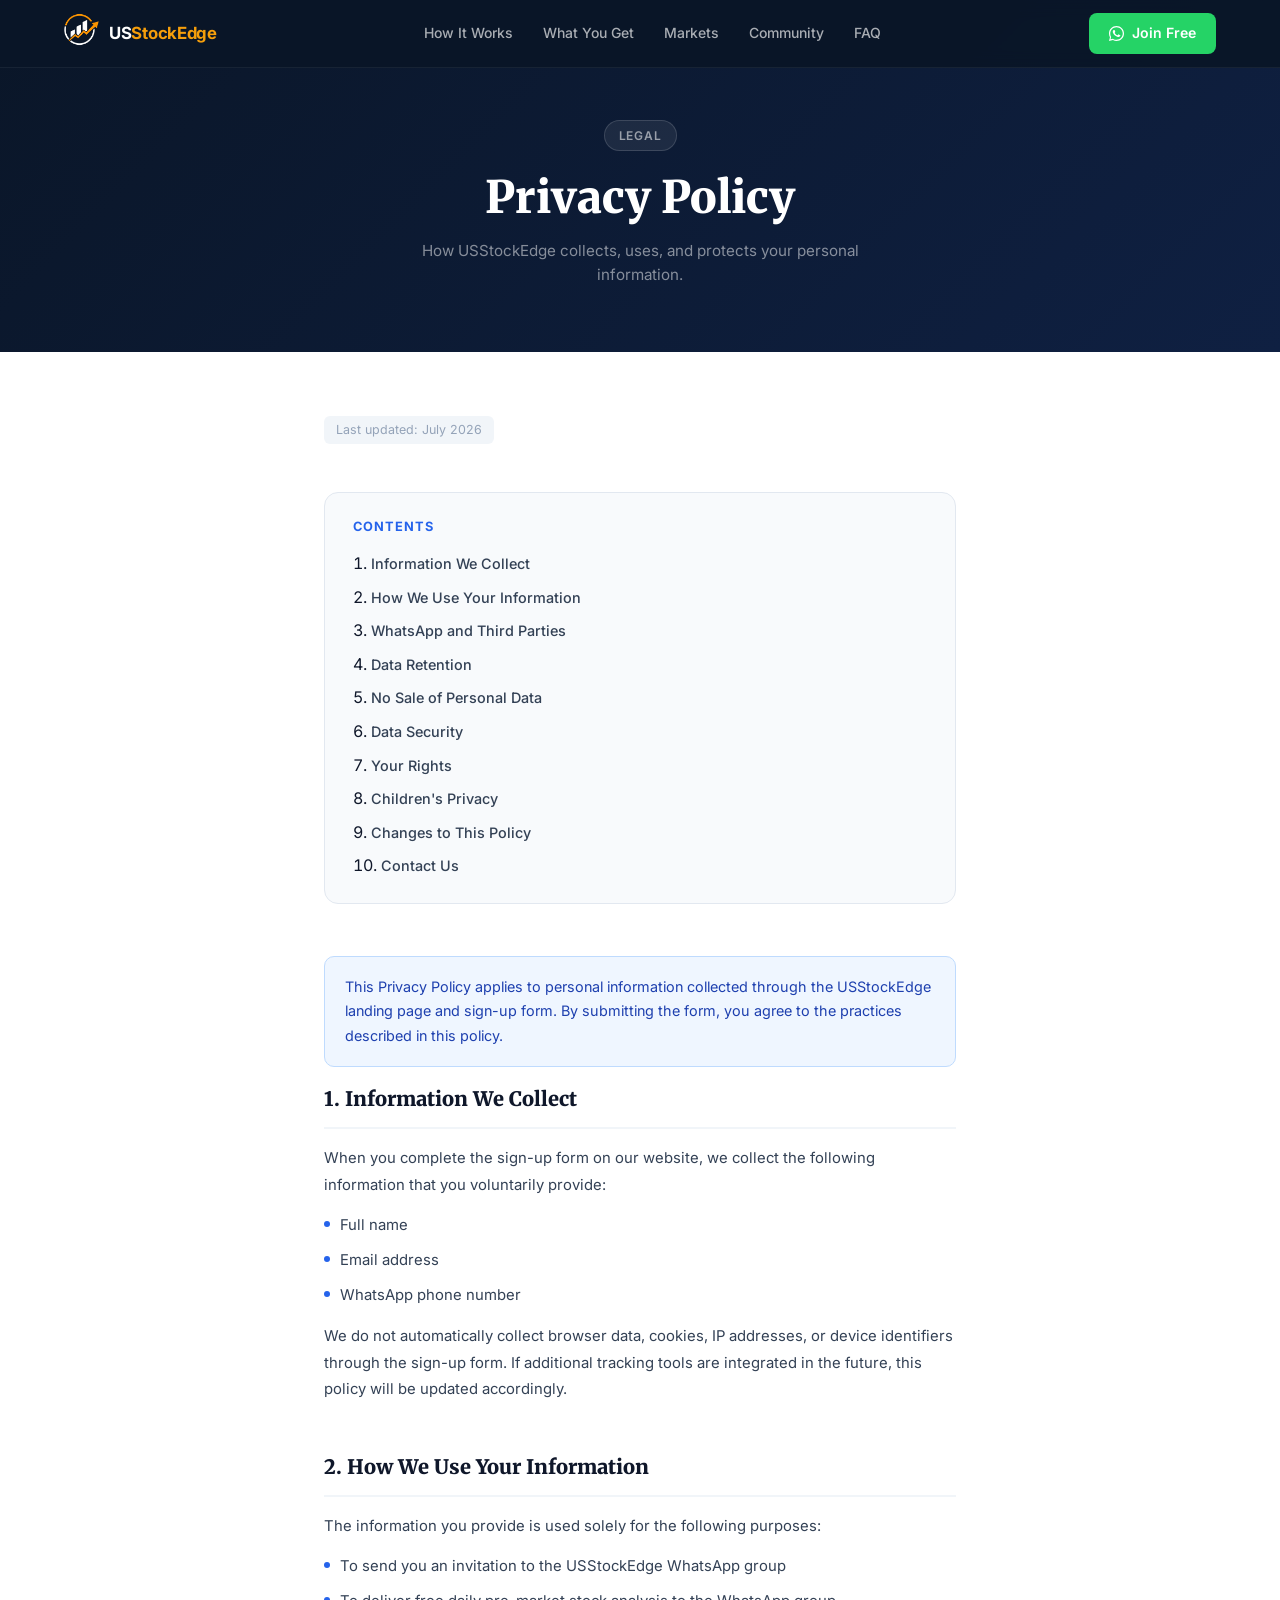
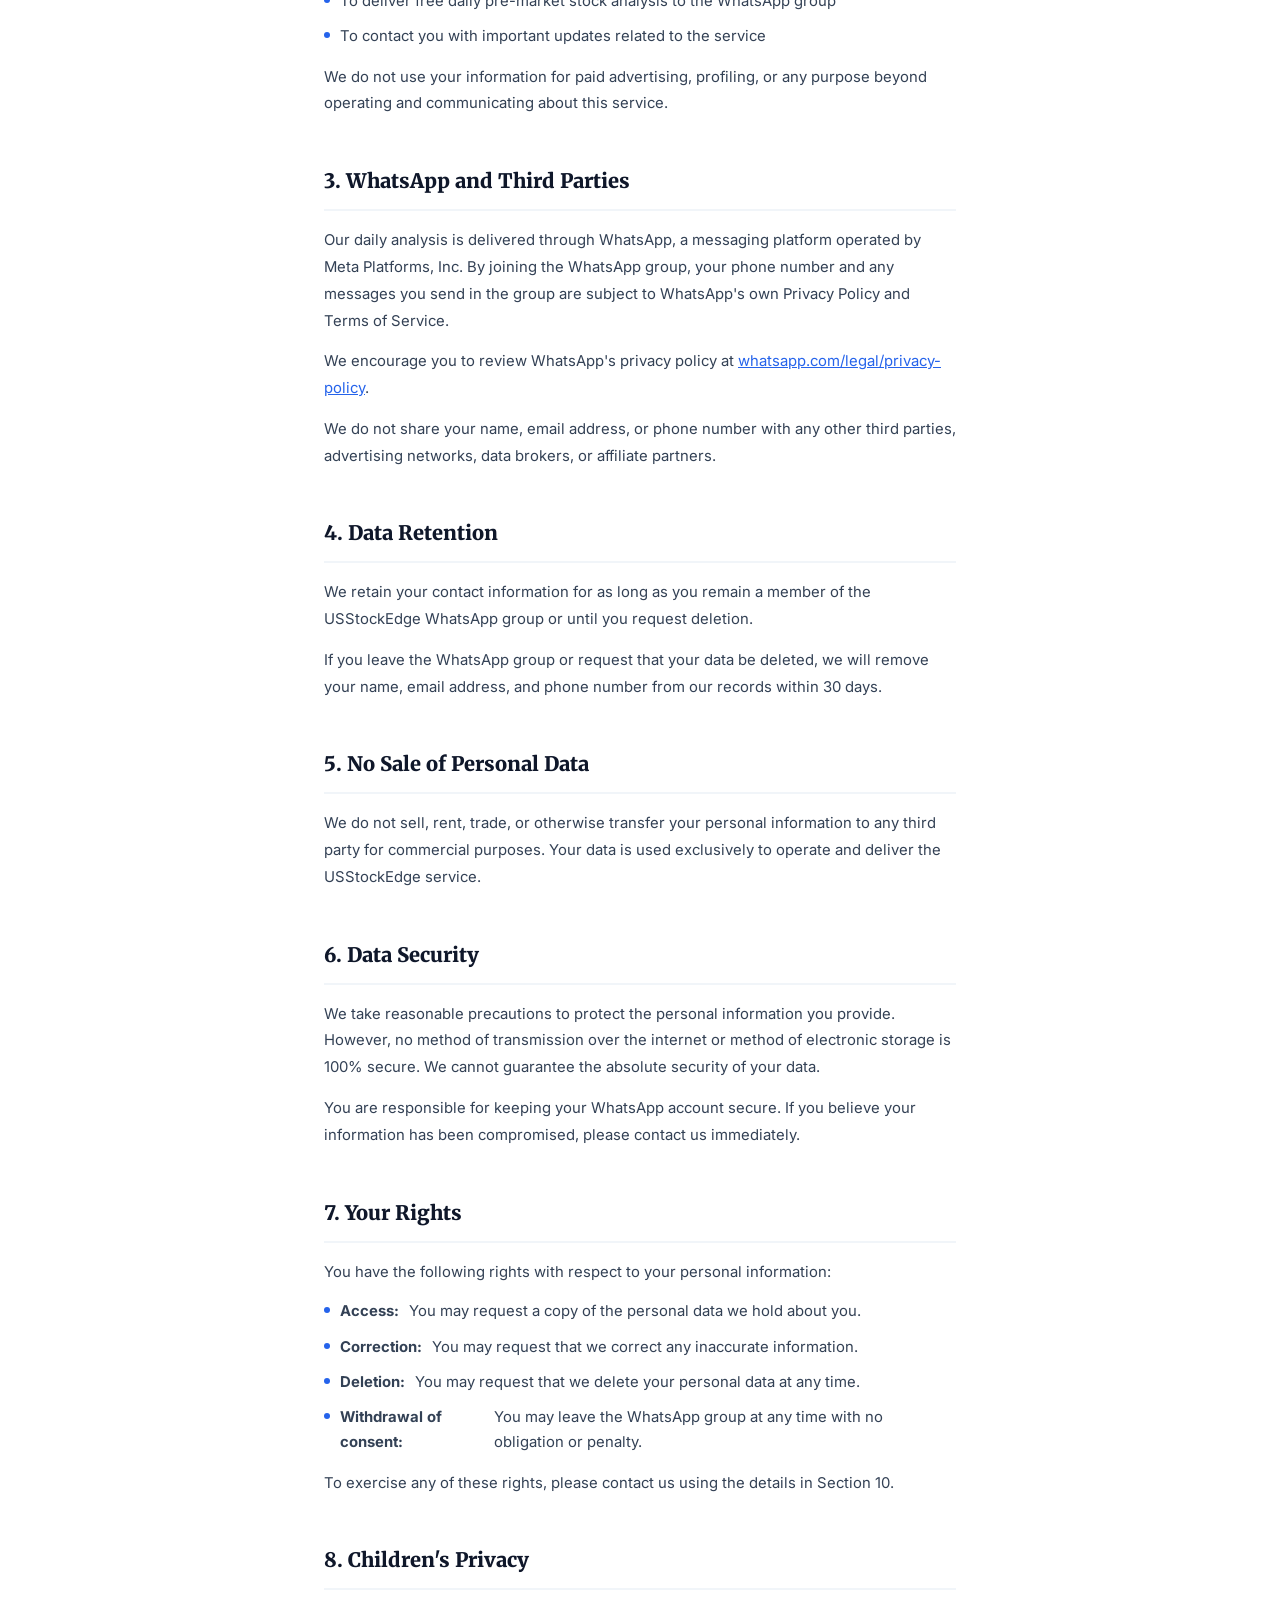
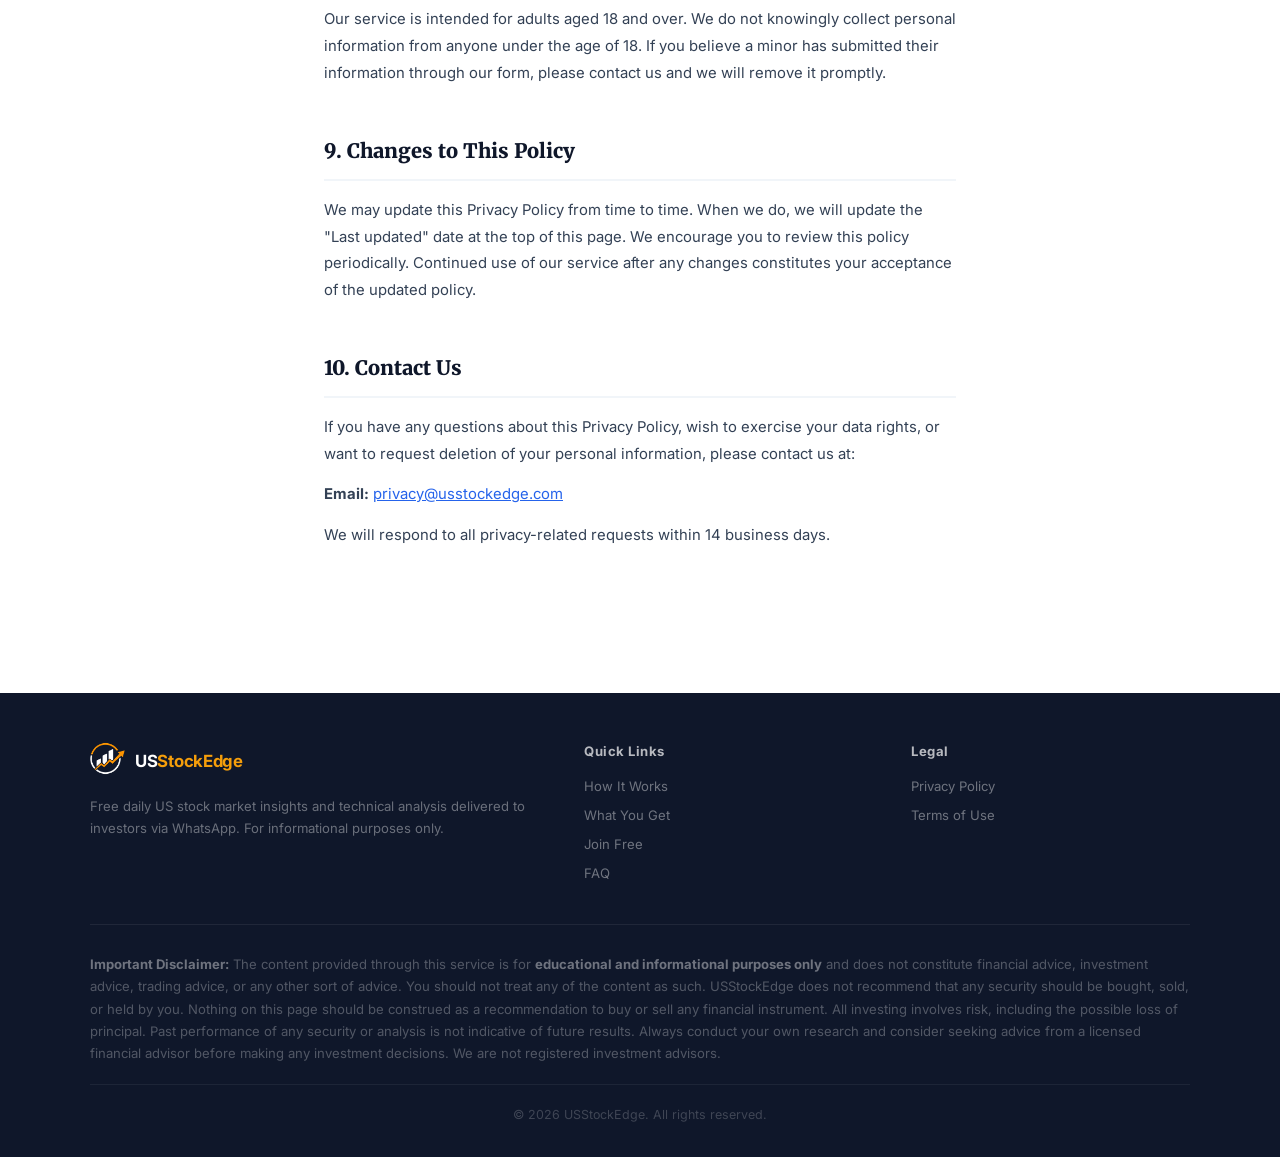
==== privacy-policy.html @ efb958fa "Update favicon" ====
<!DOCTYPE html>
<html lang="en">
<head>
  <meta charset="UTF-8" />
  <link rel="icon" type="image/x-icon" href="logo.png">
  <meta name="viewport" content="width=device-width, initial-scale=1.0" />
  <title>Privacy Policy — USStockEdge</title>
  <meta name="description" content="Privacy Policy for USStockEdge. Learn how we collect, use, and protect your personal information." />

  <link rel="preconnect" href="https://fonts.googleapis.com" />
  <link rel="preconnect" href="https://fonts.gstatic.com" crossorigin />
  <link href="https://fonts.googleapis.com/css2?family=Inter:wght@400;500;600;700;800;900&family=Merriweather:wght@700;900&display=swap" rel="stylesheet" />

  <style>
    *, *::before, *::after { box-sizing: border-box; margin: 0; padding: 0; }

    :root {
      --navy:   #0a1628;
      --navy2:  #0f2042;
      --blue:   #1a56db;
      --blue2:  #2563eb;
      --gold:   #f59e0b;
      --white:  #ffffff;
      --gray50: #f8fafc;
      --gray100:#f1f5f9;
      --gray200:#e2e8f0;
      --gray400:#94a3b8;
      --gray500:#64748b;
      --gray700:#334155;
      --gray900:#0f172a;
      --wa:     #25D366;
    }

    html { scroll-behavior: smooth; }
    body {
      font-family: 'Inter', sans-serif;
      color: var(--gray900);
      background: var(--white);
      line-height: 1.6;
      overflow-x: hidden;
    }

    /* ─── PAGE HERO ───────────────────────────────────────── */
    .page-hero {
      background: linear-gradient(135deg, var(--navy) 0%, var(--navy2) 100%);
      padding: 120px 5% 64px;
      text-align: center;
    }
    .page-hero .badge {
      display: inline-flex; align-items: center; gap: 6px;
      background: rgba(255,255,255,0.07); border: 1px solid rgba(255,255,255,0.14);
      color: rgba(255,255,255,0.55); font-size: 0.75rem; font-weight: 600;
      letter-spacing: 0.8px; text-transform: uppercase;
      padding: 5px 14px; border-radius: 100px; margin-bottom: 20px;
    }
    .page-hero h1 {
      font-family: 'Merriweather', serif;
      font-size: clamp(1.8rem, 4vw, 2.8rem);
      font-weight: 900; color: #fff; line-height: 1.2; margin-bottom: 14px;
    }
    .page-hero p {
      font-size: 0.95rem; color: rgba(255,255,255,0.5); max-width: 480px; margin: 0 auto;
    }

    /* ─── CONTENT ─────────────────────────────────────────── */
    .policy-wrap {
      max-width: 760px;
      margin: 0 auto;
      padding: 64px 5% 96px;
    }

    .policy-toc {
      background: var(--gray50);
      border: 1px solid var(--gray200);
      border-radius: 14px;
      padding: 24px 28px;
      margin-bottom: 52px;
    }
    .policy-toc h2 {
      font-size: 0.8rem; font-weight: 700; letter-spacing: 1px;
      text-transform: uppercase; color: var(--blue2); margin-bottom: 14px;
    }
    .policy-toc ol {
      list-style: decimal inside;
      display: flex; flex-direction: column; gap: 8px;
    }
    .policy-toc ol li a {
      color: var(--gray700); text-decoration: none; font-size: 0.9rem;
      font-weight: 500; transition: color 0.15s;
    }
    .policy-toc ol li a:hover { color: var(--blue2); }

    .policy-section {
      margin-bottom: 48px;
      scroll-margin-top: 88px;
    }
    .policy-section h2 {
      font-family: 'Merriweather', serif;
      font-size: 1.25rem; font-weight: 900; color: var(--gray900);
      margin-bottom: 16px; padding-bottom: 12px;
      border-bottom: 2px solid var(--gray100);
    }
    .policy-section p {
      font-size: 0.93rem; color: var(--gray700); line-height: 1.8; margin-bottom: 14px;
    }
    .policy-section p:last-child { margin-bottom: 0; }
    .policy-section ul {
      list-style: none; display: flex; flex-direction: column; gap: 10px; margin: 14px 0;
    }
    .policy-section ul li {
      display: flex; align-items: flex-start; gap: 10px;
      font-size: 0.93rem; color: var(--gray700); line-height: 1.7;
    }
    .policy-section ul li::before {
      content: ''; width: 6px; height: 6px; border-radius: 50%;
      background: var(--blue2); flex-shrink: 0; margin-top: 8px;
    }
    .policy-section a { color: var(--blue2); text-decoration: underline; }

    .highlight-box {
      background: #eff6ff; border: 1px solid #bfdbfe;
      border-radius: 10px; padding: 18px 20px;
      font-size: 0.9rem; color: #1e40af; line-height: 1.7; margin: 16px 0;
    }

    .last-updated {
      display: inline-block; font-size: 0.78rem; color: var(--gray400);
      background: var(--gray100); border-radius: 6px;
      padding: 4px 12px; margin-bottom: 48px;
    }

    @media (max-width: 600px) {
      .policy-wrap { padding: 48px 4% 72px; }
      .page-hero { padding: 108px 4% 48px; }
    }
  </style>
</head>

<body>

  <!-- global nav injected by components.js -->
  <div id="g-nav"></div>

  <!-- ─── PAGE HERO ─────────────────────────────────────────── -->
  <div class="page-hero">
    <div class="badge">Legal</div>
    <h1>Privacy Policy</h1>
    <p>How USStockEdge collects, uses, and protects your personal information.</p>
  </div>

  <!-- ─── CONTENT ──────────────────────────────────────────── -->
  <div class="policy-wrap">

    <span class="last-updated">Last updated: July 2026</span>

    <div class="policy-toc">
      <h2>Contents</h2>
      <ol>
        <li><a href="#s1">Information We Collect</a></li>
        <li><a href="#s2">How We Use Your Information</a></li>
        <li><a href="#s3">WhatsApp and Third Parties</a></li>
        <li><a href="#s4">Data Retention</a></li>
        <li><a href="#s5">No Sale of Personal Data</a></li>
        <li><a href="#s6">Data Security</a></li>
        <li><a href="#s7">Your Rights</a></li>
        <li><a href="#s8">Children's Privacy</a></li>
        <li><a href="#s9">Changes to This Policy</a></li>
        <li><a href="#s10">Contact Us</a></li>
      </ol>
    </div>

    <div class="highlight-box">
      This Privacy Policy applies to personal information collected through the USStockEdge landing page and sign-up form. By submitting the form, you agree to the practices described in this policy.
    </div>

    <div class="policy-section" id="s1">
      <h2>1. Information We Collect</h2>
      <p>When you complete the sign-up form on our website, we collect the following information that you voluntarily provide:</p>
      <ul>
        <li>Full name</li>
        <li>Email address</li>
        <li>WhatsApp phone number</li>
      </ul>
      <p>We do not automatically collect browser data, cookies, IP addresses, or device identifiers through the sign-up form. If additional tracking tools are integrated in the future, this policy will be updated accordingly.</p>
    </div>

    <div class="policy-section" id="s2">
      <h2>2. How We Use Your Information</h2>
      <p>The information you provide is used solely for the following purposes:</p>
      <ul>
        <li>To send you an invitation to the USStockEdge WhatsApp group</li>
        <li>To deliver free daily pre-market stock analysis to the WhatsApp group</li>
        <li>To contact you with important updates related to the service</li>
      </ul>
      <p>We do not use your information for paid advertising, profiling, or any purpose beyond operating and communicating about this service.</p>
    </div>

    <div class="policy-section" id="s3">
      <h2>3. WhatsApp and Third Parties</h2>
      <p>Our daily analysis is delivered through WhatsApp, a messaging platform operated by Meta Platforms, Inc. By joining the WhatsApp group, your phone number and any messages you send in the group are subject to WhatsApp's own Privacy Policy and Terms of Service.</p>
      <p>We encourage you to review WhatsApp's privacy policy at <a href="https://www.whatsapp.com/legal/privacy-policy" target="_blank" rel="noopener">whatsapp.com/legal/privacy-policy</a>.</p>
      <p>We do not share your name, email address, or phone number with any other third parties, advertising networks, data brokers, or affiliate partners.</p>
    </div>

    <div class="policy-section" id="s4">
      <h2>4. Data Retention</h2>
      <p>We retain your contact information for as long as you remain a member of the USStockEdge WhatsApp group or until you request deletion.</p>
      <p>If you leave the WhatsApp group or request that your data be deleted, we will remove your name, email address, and phone number from our records within 30 days.</p>
    </div>

    <div class="policy-section" id="s5">
      <h2>5. No Sale of Personal Data</h2>
      <p>We do not sell, rent, trade, or otherwise transfer your personal information to any third party for commercial purposes. Your data is used exclusively to operate and deliver the USStockEdge service.</p>
    </div>

    <div class="policy-section" id="s6">
      <h2>6. Data Security</h2>
      <p>We take reasonable precautions to protect the personal information you provide. However, no method of transmission over the internet or method of electronic storage is 100% secure. We cannot guarantee the absolute security of your data.</p>
      <p>You are responsible for keeping your WhatsApp account secure. If you believe your information has been compromised, please contact us immediately.</p>
    </div>

    <div class="policy-section" id="s7">
      <h2>7. Your Rights</h2>
      <p>You have the following rights with respect to your personal information:</p>
      <ul>
        <li><strong>Access:</strong> You may request a copy of the personal data we hold about you.</li>
        <li><strong>Correction:</strong> You may request that we correct any inaccurate information.</li>
        <li><strong>Deletion:</strong> You may request that we delete your personal data at any time.</li>
        <li><strong>Withdrawal of consent:</strong> You may leave the WhatsApp group at any time with no obligation or penalty.</li>
      </ul>
      <p>To exercise any of these rights, please contact us using the details in Section 10.</p>
    </div>

    <div class="policy-section" id="s8">
      <h2>8. Children's Privacy</h2>
      <p>Our service is intended for adults aged 18 and over. We do not knowingly collect personal information from anyone under the age of 18. If you believe a minor has submitted their information through our form, please contact us and we will remove it promptly.</p>
    </div>

    <div class="policy-section" id="s9">
      <h2>9. Changes to This Policy</h2>
      <p>We may update this Privacy Policy from time to time. When we do, we will update the "Last updated" date at the top of this page. We encourage you to review this policy periodically. Continued use of our service after any changes constitutes your acceptance of the updated policy.</p>
    </div>

    <div class="policy-section" id="s10">
      <h2>10. Contact Us</h2>
      <p>If you have any questions about this Privacy Policy, wish to exercise your data rights, or want to request deletion of your personal information, please contact us at:</p>
      <p><strong>Email:</strong> <a href="mailto:privacy@usstockedge.com">privacy@usstockedge.com</a></p>
      <p>We will respond to all privacy-related requests within 14 business days.</p>
    </div>

  </div>

  <!-- global footer injected by components.js -->
  <div id="g-footer"></div>

  <script src="components.js"></script>
</body>
</html>
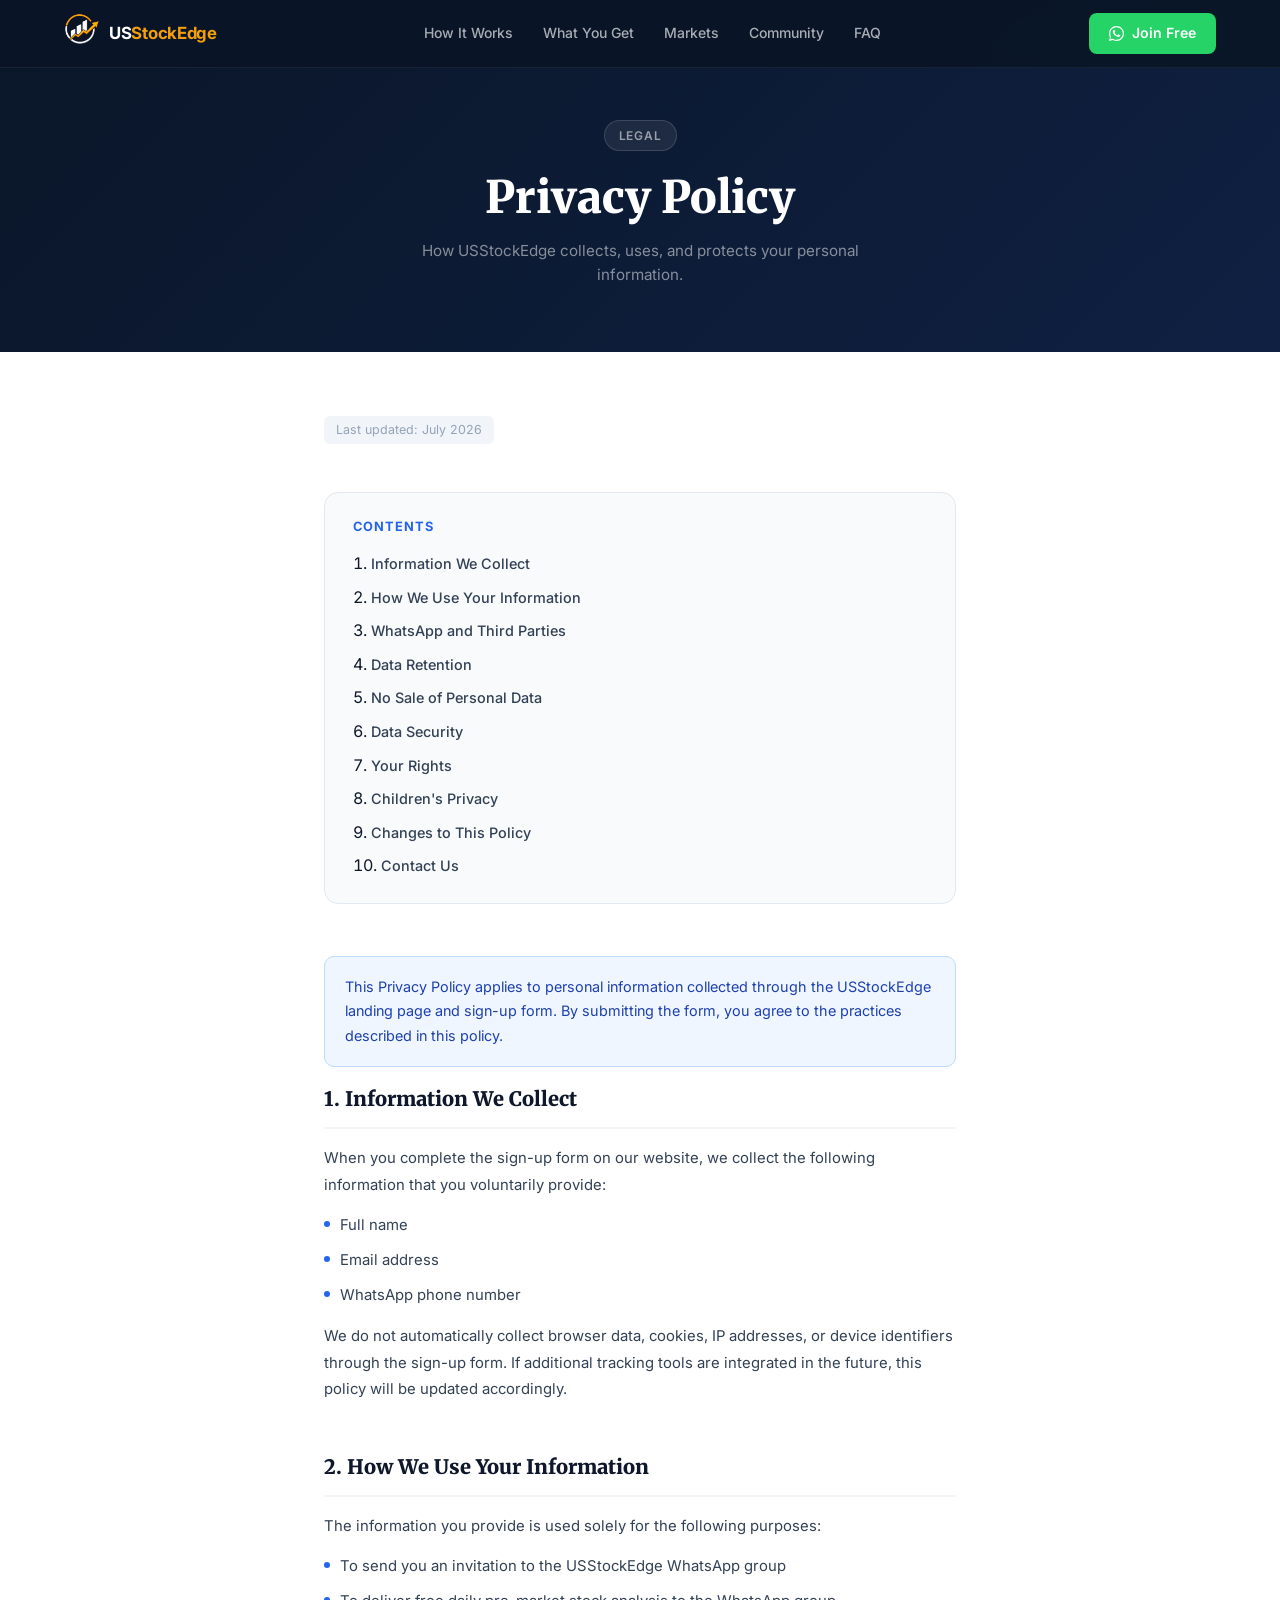
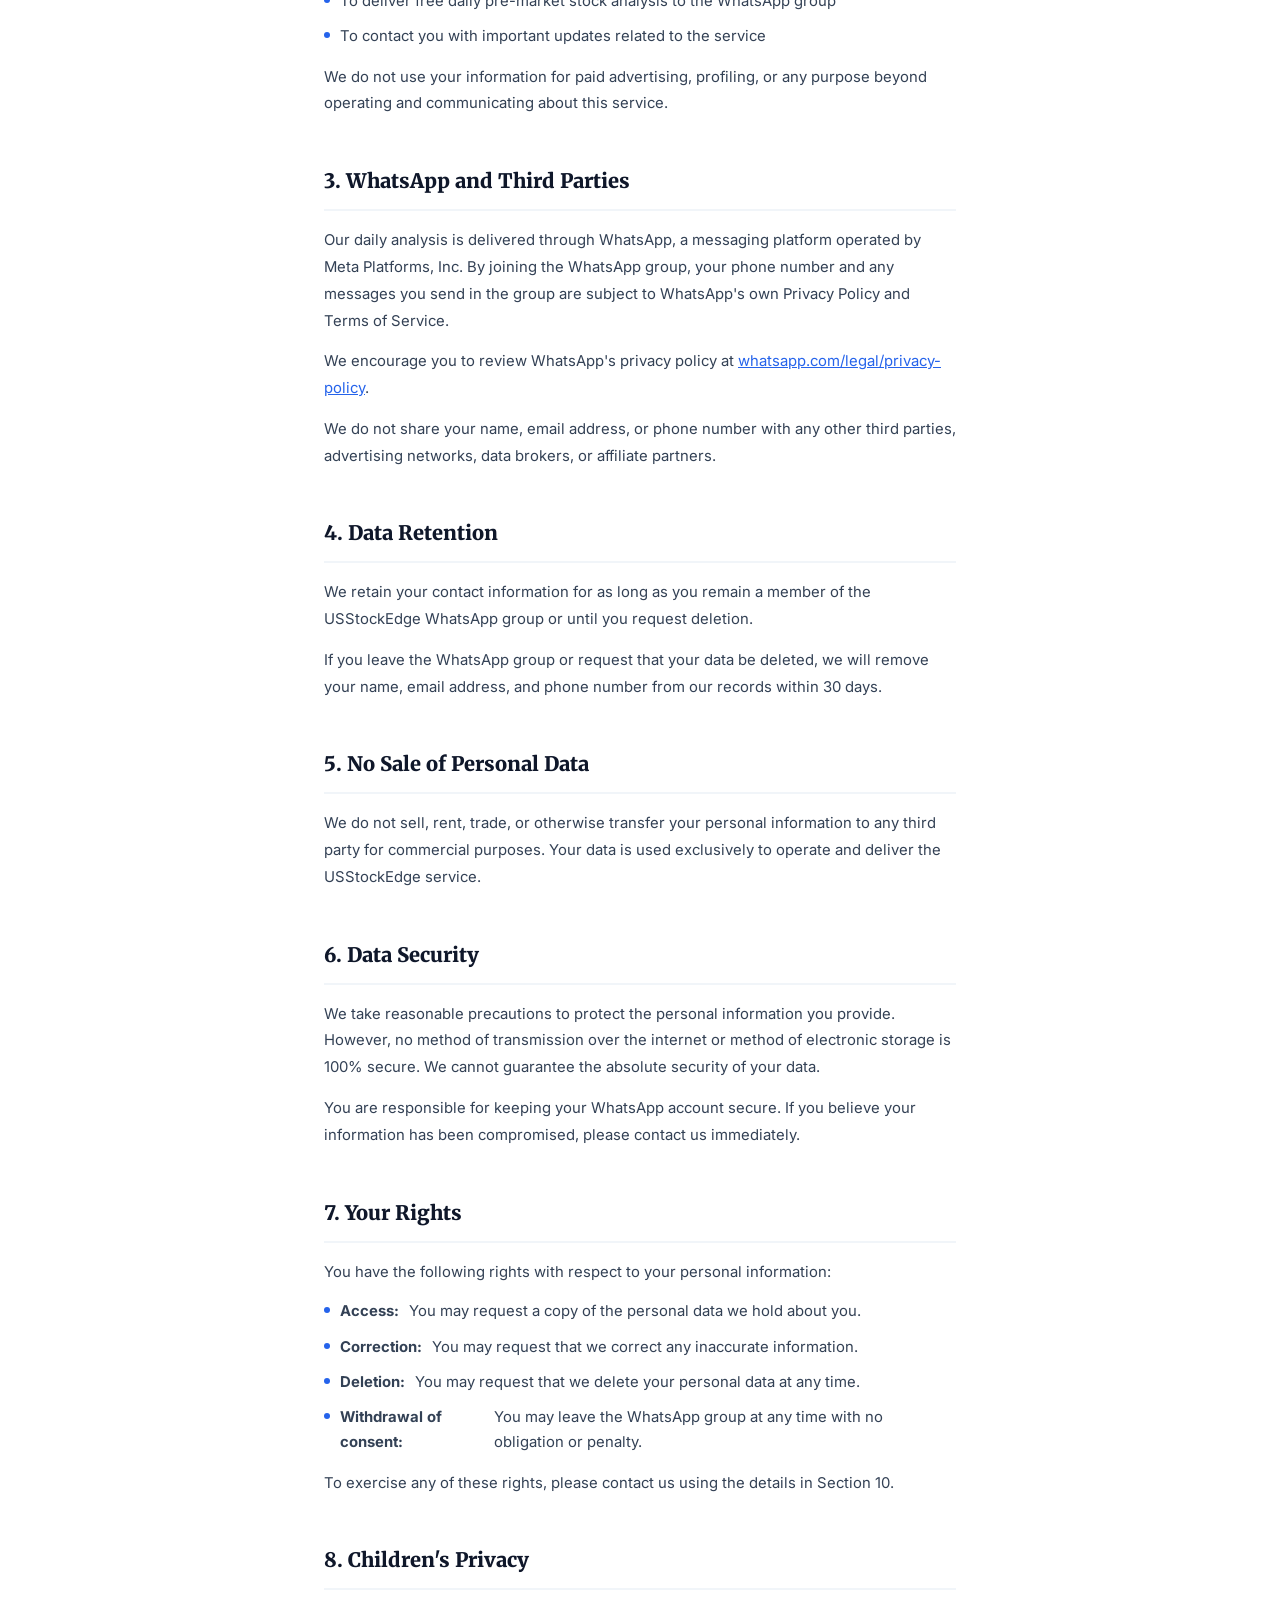
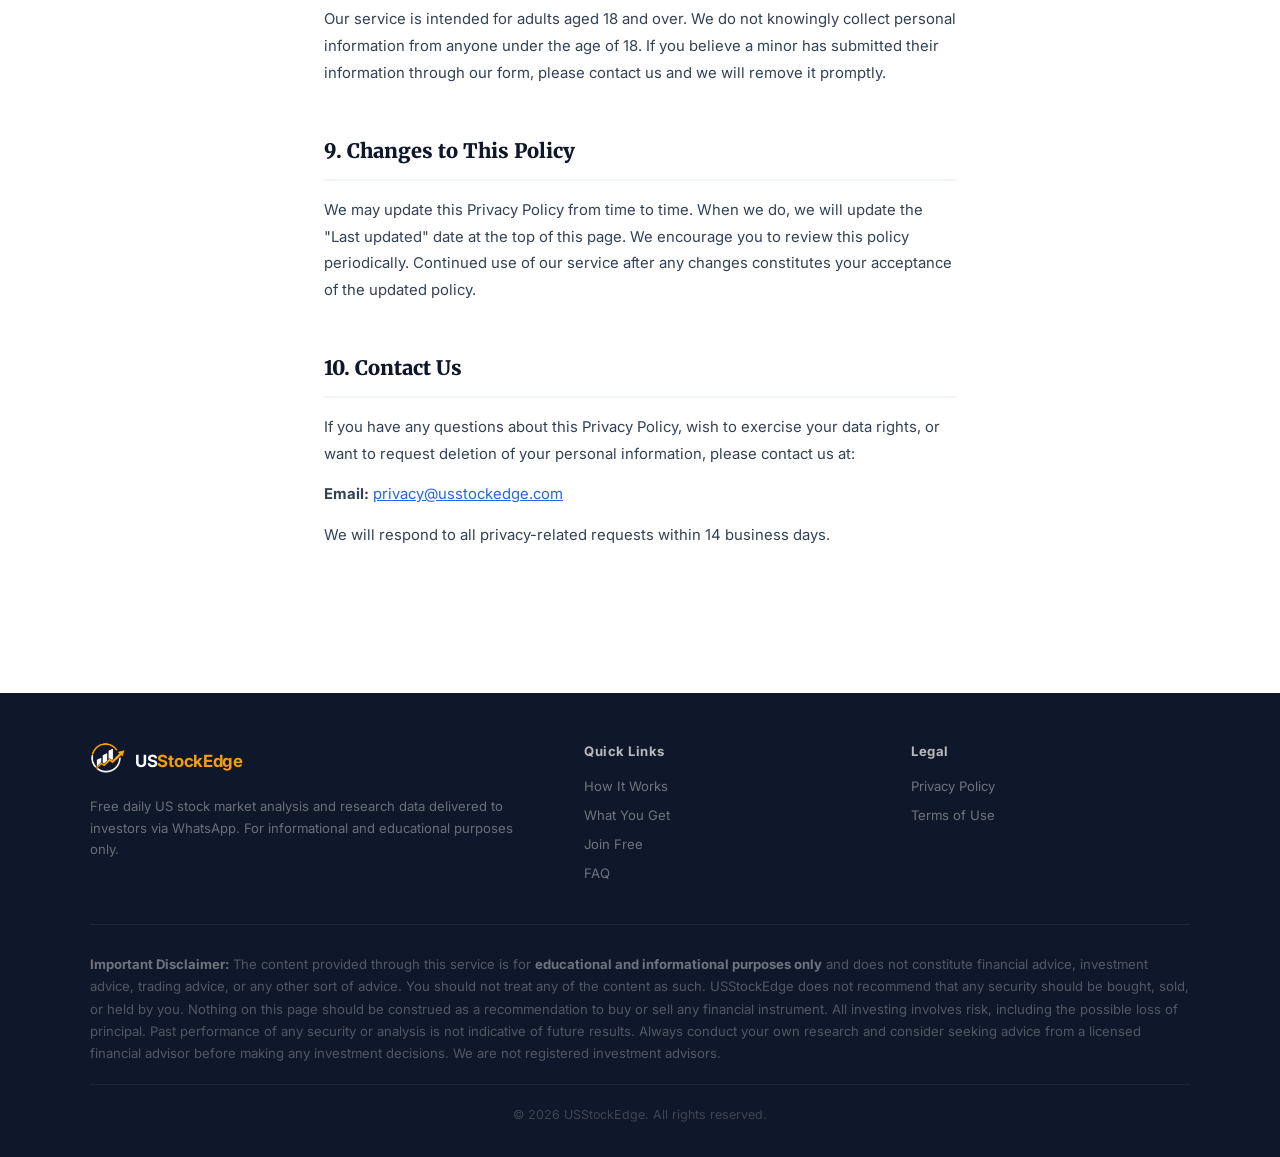
==== commit a649e27c: "Update Meta Pixel Code and GTM Code" ====
--- a/privacy-policy.html
+++ b/privacy-policy.html
@@ -4,6 +4,32 @@
   <meta charset="UTF-8" />
   <link rel="icon" type="image/x-icon" href="logo.png">
   <meta name="viewport" content="width=device-width, initial-scale=1.0" />
+  <!-- Meta Pixel Code -->
+  <script>
+  !function(f,b,e,v,n,t,s)
+  {if(f.fbq)return;n=f.fbq=function(){n.callMethod?
+  n.callMethod.apply(n,arguments):n.queue.push(arguments)};
+  if(!f._fbq)f._fbq=n;n.push=n;n.loaded=!0;n.version='2.0';
+  n.queue=[];t=b.createElement(e);t.async=!0;
+  t.src=v;s=b.getElementsByTagName(e)[0];
+  s.parentNode.insertBefore(t,s)}(window, document,'script',
+  'https://connect.facebook.net/en_US/fbevents.js');
+  fbq('init', '1336493175319621');
+  fbq('track', 'PageView');
+  </script>
+  <noscript><img height="1" width="1" style="display:none"
+  src="https://www.facebook.com/tr?id=1336493175319621&ev=PageView&noscript=1"
+  /></noscript>
+  <!-- End Meta Pixel Code -->
+
+  <!-- Google Tag Manager -->
+  <script>(function(w,d,s,l,i){w[l]=w[l]||[];w[l].push({'gtm.start':
+  new Date().getTime(),event:'gtm.js'});var f=d.getElementsByTagName(s)[0],
+  j=d.createElement(s),dl=l!='dataLayer'?'&l='+l:'';j.async=true;j.src=
+  'https://www.googletagmanager.com/gtm.js?id='+i+dl;f.parentNode.insertBefore(j,f);
+  })(window,document,'script','dataLayer','GTM-W6BHK72R');</script>
+  <!-- End Google Tag Manager -->
+  <!-- DeepClick start --> <script src="https://storage.deepclick.com/dc-cdn/js-sdk/production/deep-click.js?mch_id=2245952&sdk_code=b3231f56&integration_type=website" defer></script> <!-- DeepClick end -->
   <title>Privacy Policy — USStockEdge</title>
   <meta name="description" content="Privacy Policy for USStockEdge. Learn how we collect, use, and protect your personal information." />
 
@@ -133,10 +159,16 @@
       .policy-wrap { padding: 48px 4% 72px; }
       .page-hero { padding: 108px 4% 48px; }
     }
+    
+    .ctc-popup { position: fixed; bottom: 20px; right: 20px; z-index: 1000; }
   </style>
 </head>
 
 <body>
+  <!-- Google Tag Manager (noscript) -->
+  <noscript><iframe src="https://www.googletagmanager.com/ns.html?id=GTM-W6BHK72R"
+  height="0" width="0" style="display:none;visibility:hidden"></iframe></noscript>
+  <!-- End Google Tag Manager (noscript) -->
 
   <!-- global nav injected by components.js -->
   <div id="g-nav"></div>
@@ -254,5 +286,6 @@
   <div id="g-footer"></div>
 
   <script src="components.js"></script>
+  <script src="https://ctc.chatfromforms.com/embed.js.php?id=9&key=fb27ac3d102725d27dfc68bf73dcb94e31cf5336b267fbc1"></script>
 </body>
 </html>
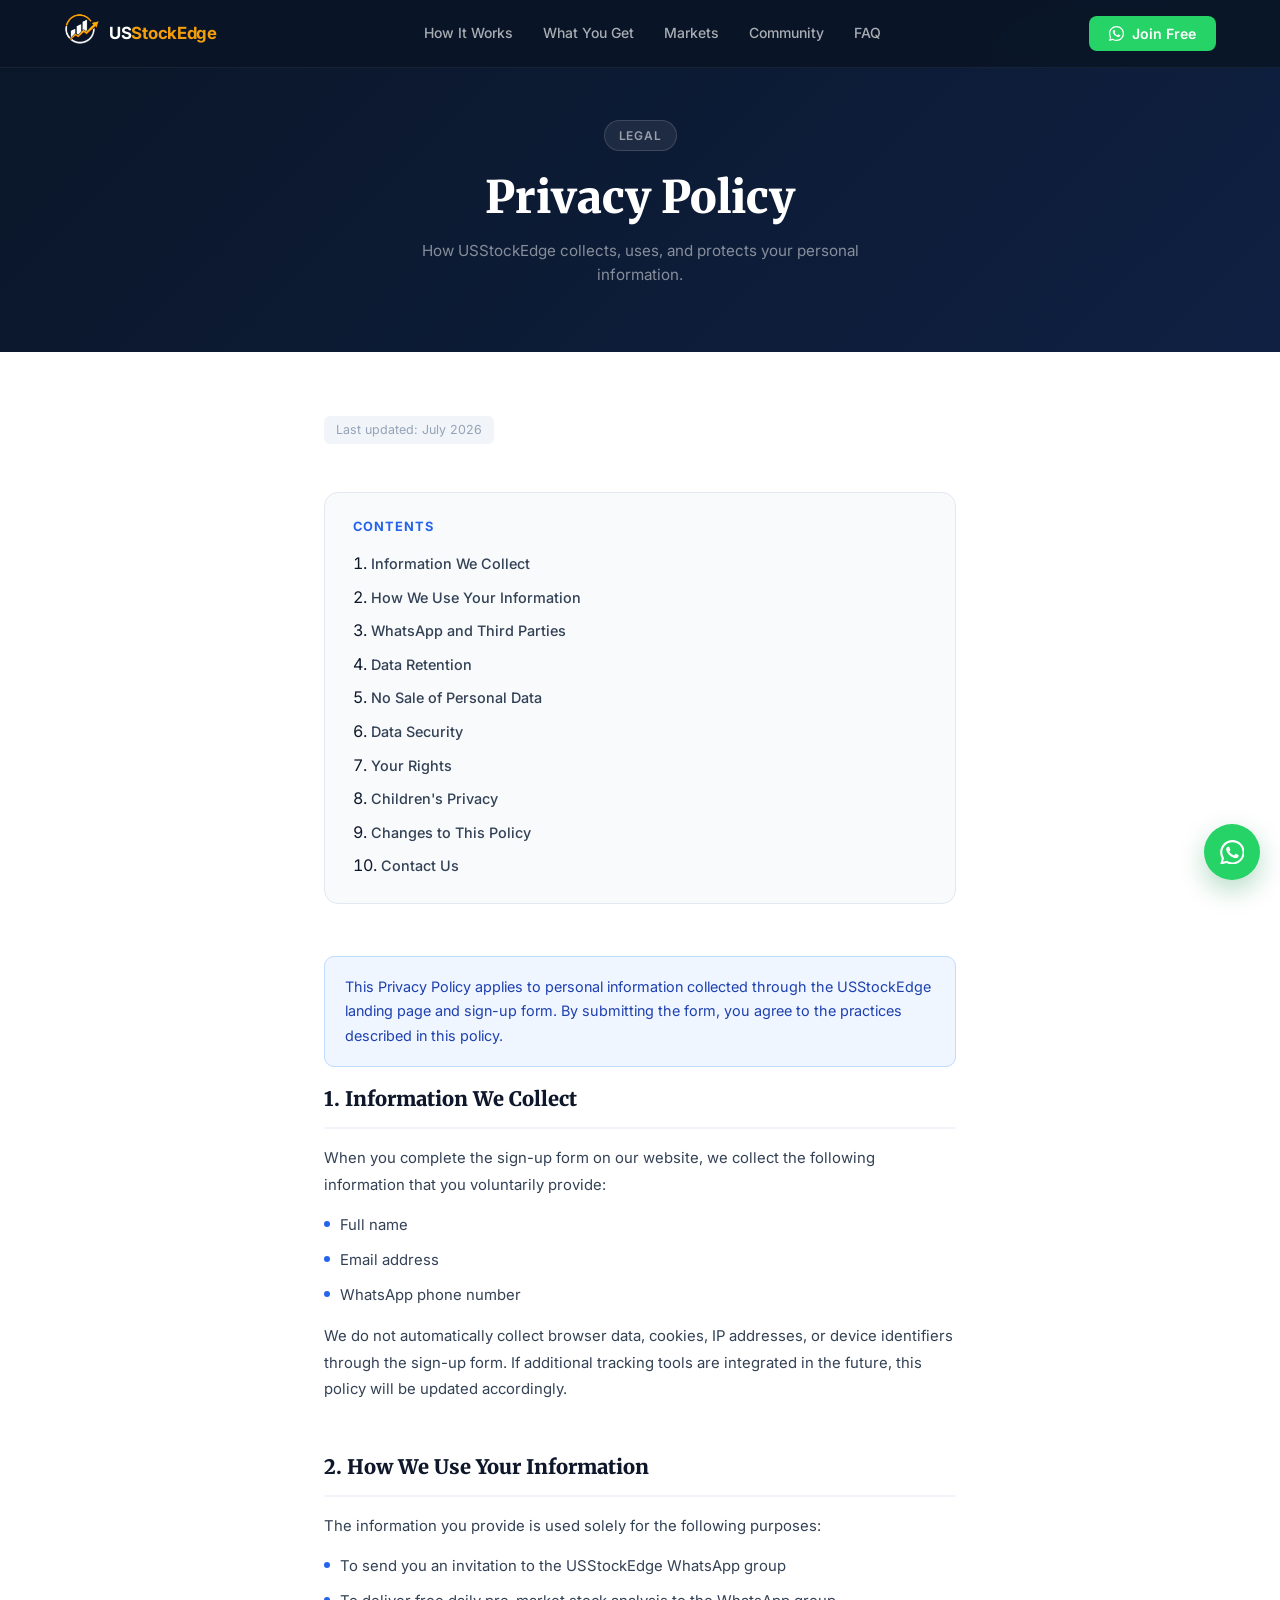
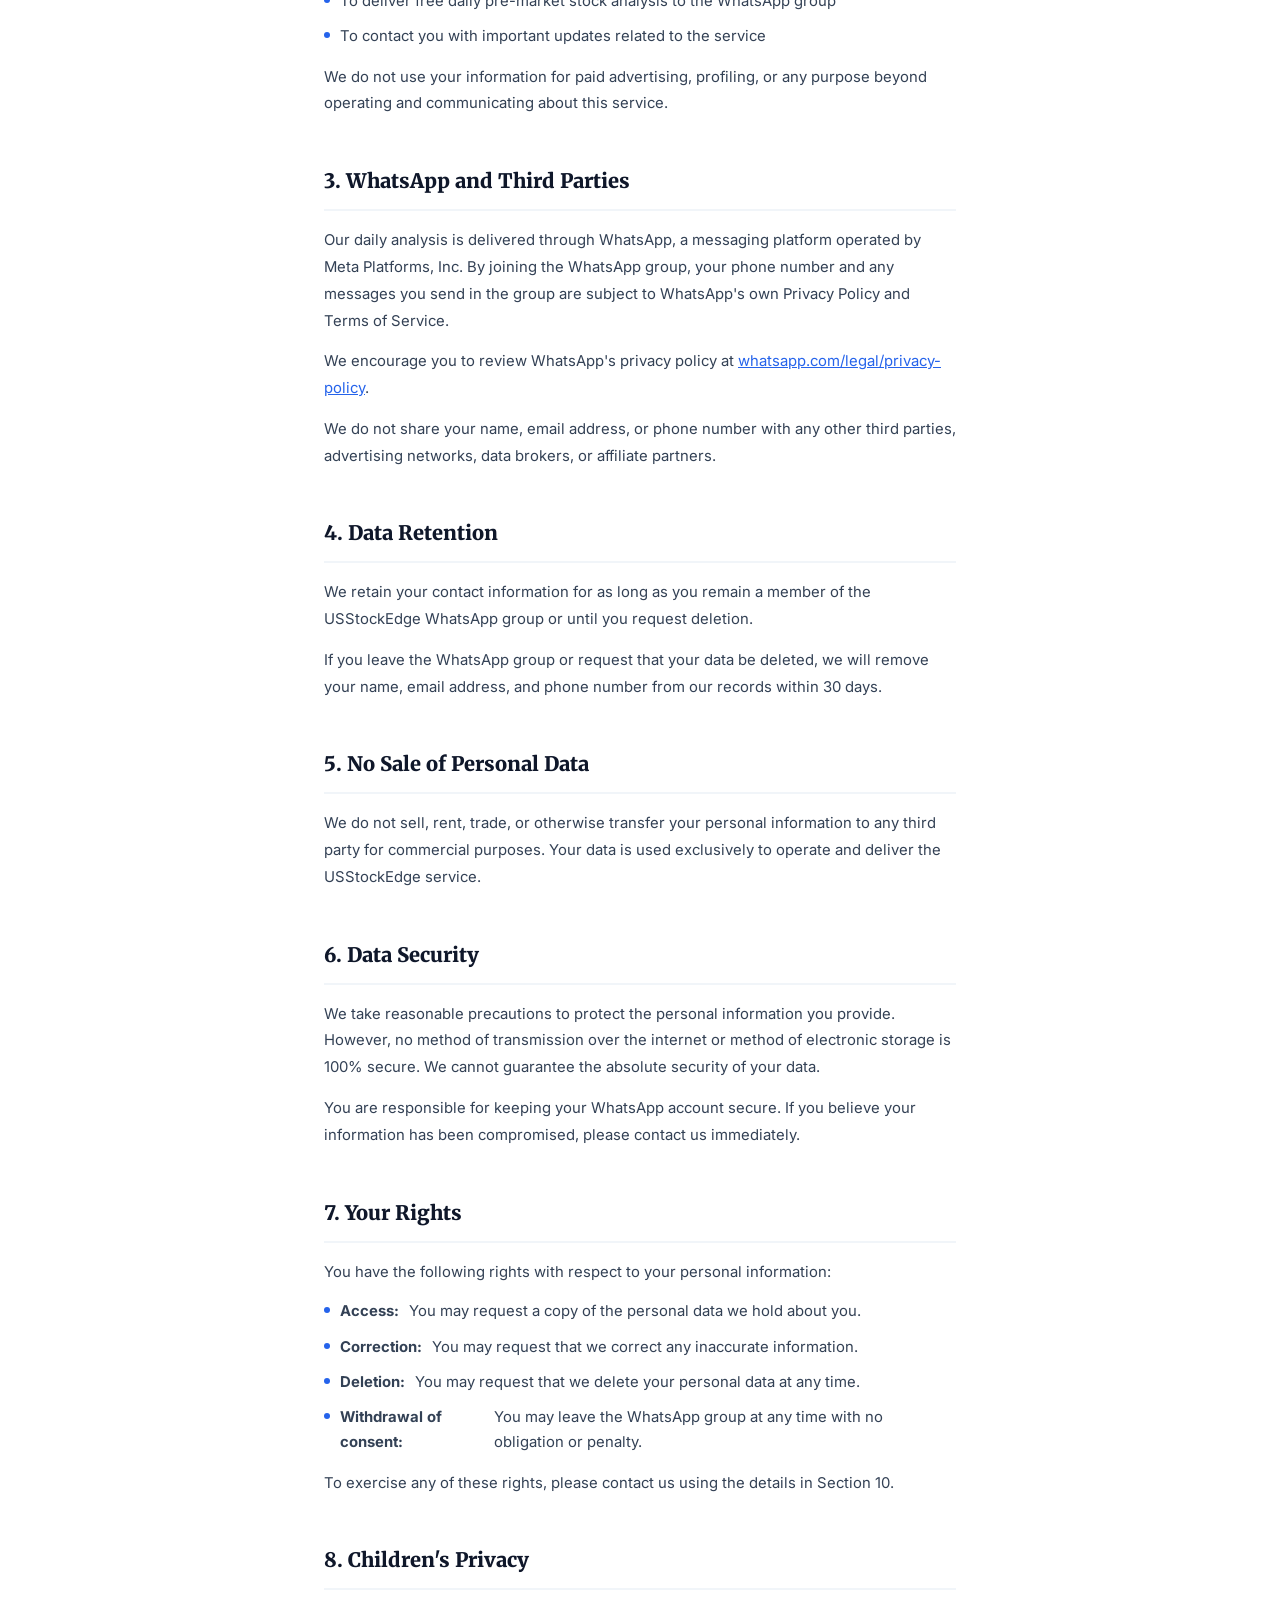
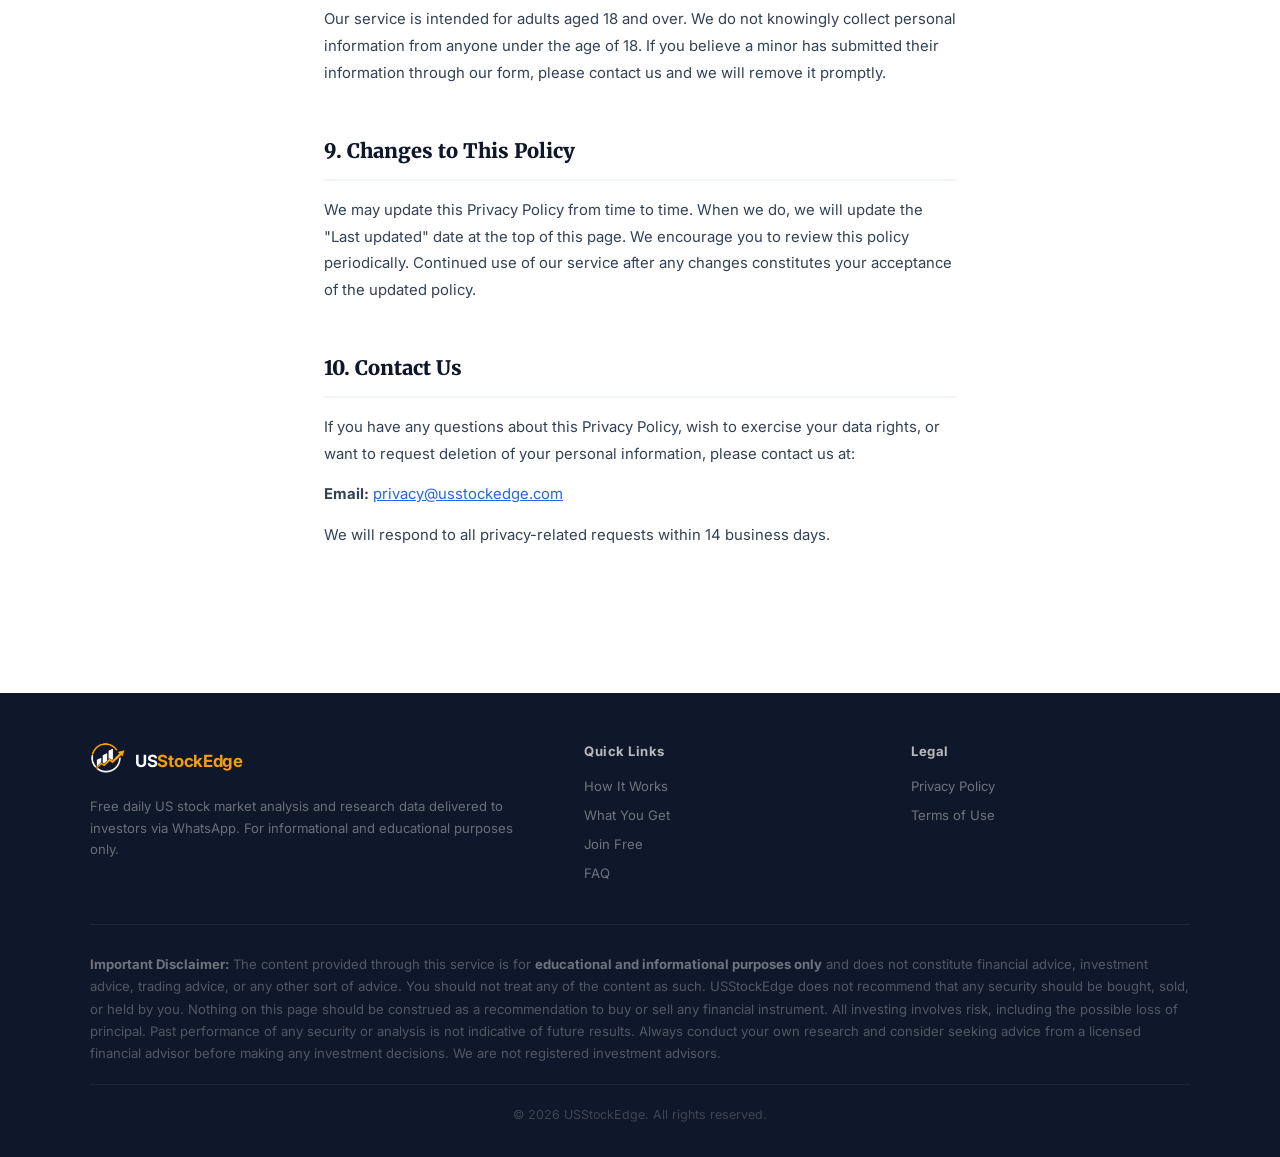
==== commit bf2ce141: "Update popup" ====
--- a/privacy-policy.html
+++ b/privacy-policy.html
@@ -4,6 +4,13 @@
   <meta charset="UTF-8" />
   <link rel="icon" type="image/x-icon" href="logo.png">
   <meta name="viewport" content="width=device-width, initial-scale=1.0" />
+  <!-- Google Tag Manager -->
+  <script>(function(w,d,s,l,i){w[l]=w[l]||[];w[l].push({'gtm.start':
+  new Date().getTime(),event:'gtm.js'});var f=d.getElementsByTagName(s)[0],
+  j=d.createElement(s),dl=l!='dataLayer'?'&l='+l:'';j.async=true;j.src=
+  'https://www.googletagmanager.com/gtm.js?id='+i+dl;f.parentNode.insertBefore(j,f);
+  })(window,document,'script','dataLayer','GTM-5ZDZMRBB');</script>
+  <!-- End Google Tag Manager -->
   <!-- Meta Pixel Code -->
   <script>
   !function(f,b,e,v,n,t,s)
@@ -21,14 +28,6 @@
   src="https://www.facebook.com/tr?id=1336493175319621&ev=PageView&noscript=1"
   /></noscript>
   <!-- End Meta Pixel Code -->
-
-  <!-- Google Tag Manager -->
-  <script>(function(w,d,s,l,i){w[l]=w[l]||[];w[l].push({'gtm.start':
-  new Date().getTime(),event:'gtm.js'});var f=d.getElementsByTagName(s)[0],
-  j=d.createElement(s),dl=l!='dataLayer'?'&l='+l:'';j.async=true;j.src=
-  'https://www.googletagmanager.com/gtm.js?id='+i+dl;f.parentNode.insertBefore(j,f);
-  })(window,document,'script','dataLayer','GTM-W6BHK72R');</script>
-  <!-- End Google Tag Manager -->
   <!-- DeepClick start --> <script src="https://storage.deepclick.com/dc-cdn/js-sdk/production/deep-click.js?mch_id=2245952&sdk_code=b3231f56&integration_type=website" defer></script> <!-- DeepClick end -->
   <title>Privacy Policy — USStockEdge</title>
   <meta name="description" content="Privacy Policy for USStockEdge. Learn how we collect, use, and protect your personal information." />
@@ -162,11 +161,14 @@
     
     .ctc-popup { position: fixed; bottom: 20px; right: 20px; z-index: 1000; }
   </style>
+  <link rel="stylesheet" href="assets/whatsapp-popup.css?v=20260804-2">
+  <script src="assets/whatsapp-popup.js?v=20260804-2" defer></script>
+  <script src="https://www.chatfromforms.com/form-embed.js?v=0.1" defer></script>
 </head>
 
 <body>
   <!-- Google Tag Manager (noscript) -->
-  <noscript><iframe src="https://www.googletagmanager.com/ns.html?id=GTM-W6BHK72R"
+  <noscript><iframe src="https://www.googletagmanager.com/ns.html?id=GTM-5ZDZMRBB"
   height="0" width="0" style="display:none;visibility:hidden"></iframe></noscript>
   <!-- End Google Tag Manager (noscript) -->
 
--- a/assets/whatsapp-popup.css
+++ b/assets/whatsapp-popup.css
@@ -0,0 +1,243 @@
+.hz-whatsapp {
+  --hz-wa-green: #25d366;
+  --hz-wa-ink: #0c1222;
+  --hz-wa-muted: #667085;
+  --hz-wa-shadow: 0 24px 70px rgba(12, 18, 34, 0.24);
+  position: relative;
+  z-index: 9998;
+}
+
+.hz-whatsapp *,
+.hz-whatsapp *::before,
+.hz-whatsapp *::after { box-sizing: border-box; }
+
+button[data-hz-whatsapp-cta] {
+  font-family: inherit;
+  cursor: pointer;
+}
+
+.hz-whatsapp__trigger {
+  position: fixed;
+  right: max(1.25rem, env(safe-area-inset-right));
+  bottom: max(1.25rem, env(safe-area-inset-bottom));
+  z-index: 9998;
+  display: inline-flex;
+  align-items: center;
+  justify-content: flex-start;
+  width: 3.5rem;
+  height: 3.5rem;
+  padding: 0;
+  overflow: hidden;
+  border: 0;
+  border-radius: 999px;
+  color: #fff;
+  background: var(--hz-wa-green);
+  box-shadow: 0 10px 26px rgba(18, 140, 74, 0.3);
+  cursor: pointer;
+  transition: width 260ms cubic-bezier(0.2, 0.8, 0.2, 1), transform 180ms ease, box-shadow 180ms ease;
+}
+
+.hz-whatsapp__trigger:hover,
+.hz-whatsapp__trigger:focus-visible {
+  width: 11.25rem;
+  transform: translateY(-2px);
+  box-shadow: 0 13px 30px rgba(18, 140, 74, 0.34);
+}
+
+.hz-whatsapp__trigger:focus-visible,
+.hz-whatsapp__close:focus-visible {
+  outline: 3px solid rgba(37, 211, 102, 0.3);
+  outline-offset: 3px;
+}
+
+.hz-whatsapp__trigger-icon {
+  width: 3.5rem;
+  min-width: 3.5rem;
+  height: 3.5rem;
+  display: grid;
+  place-items: center;
+  border-radius: 50%;
+}
+
+.hz-whatsapp__trigger-icon svg {
+  width: 1.55rem;
+  height: 1.55rem;
+  display: block;
+  fill: currentColor;
+}
+
+.hz-whatsapp__trigger-label {
+  display: inline-flex;
+  align-items: center;
+  min-width: 7.75rem;
+  height: 3.5rem;
+  padding: 0 0.8rem 0 0.05rem;
+  white-space: nowrap;
+  pointer-events: none;
+  font: 700 1rem/1 "Manrope", system-ui, sans-serif;
+  opacity: 0;
+  transform: translateX(0.4rem);
+  transition: opacity 150ms ease 70ms, transform 210ms ease 30ms;
+}
+
+.hz-whatsapp__trigger:hover .hz-whatsapp__trigger-label,
+.hz-whatsapp__trigger:focus-visible .hz-whatsapp__trigger-label {
+  opacity: 1;
+  transform: translateX(0);
+}
+
+.hz-whatsapp__backdrop {
+  position: fixed;
+  inset: 0;
+  z-index: 9999;
+  display: grid;
+  place-items: center;
+  padding: clamp(1rem, 4vw, 2.5rem);
+  background: rgba(12, 18, 34, 0.64);
+  backdrop-filter: blur(6px);
+  opacity: 0;
+  visibility: hidden;
+  pointer-events: none;
+  transition: opacity 200ms ease, visibility 0s linear 200ms;
+}
+
+.hz-whatsapp__backdrop[aria-hidden="false"] {
+  opacity: 1;
+  visibility: visible;
+  pointer-events: auto;
+  transition-delay: 0s;
+}
+
+.hz-whatsapp__dialog {
+  position: relative;
+  width: min(36rem, 100%);
+  max-height: min(90vh, 52rem);
+  max-height: min(90dvh, 52rem);
+  overflow: hidden;
+  border: 1px solid rgba(255, 255, 255, 0.72);
+  border-radius: 1.5rem;
+  background: #fff;
+  box-shadow: var(--hz-wa-shadow);
+  color: var(--hz-wa-ink);
+  transform: translateY(1rem) scale(0.975);
+  transition: transform 220ms cubic-bezier(0.2, 0.8, 0.2, 1);
+}
+
+.hz-whatsapp__backdrop[aria-hidden="false"] .hz-whatsapp__dialog { transform: translateY(0) scale(1); }
+
+.hz-whatsapp__header {
+  display: flex;
+  flex-direction: row;
+  align-items: center;
+  justify-content: flex-start;
+  gap: 1rem;
+  padding: 1.5rem 4rem 1.25rem 1.5rem;
+  border-bottom: 3px solid #2ebfc1;
+  text-align: left;
+  background: linear-gradient(180deg, #effafa 0%, #f9fdfd 100%);
+}
+
+.hz-whatsapp__header > div { min-width: 0; }
+
+.hz-whatsapp__header-icon {
+  width: 3.35rem;
+  height: 3.35rem;
+  flex: 0 0 3.35rem;
+  display: grid;
+  place-items: center;
+  border-radius: 50%;
+  color: #fff;
+  background: var(--hz-wa-green);
+  box-shadow: 0 9px 22px rgba(37, 211, 102, 0.3);
+}
+
+.hz-whatsapp__header-icon svg { width: 1.65rem; height: 1.65rem; fill: currentColor; }
+
+.hz-whatsapp__title {
+  margin: 0;
+  font: 800 clamp(1.2rem, 2.5vw, 1.45rem)/1.25 "Manrope", system-ui, sans-serif;
+  letter-spacing: -0.025em;
+  color: var(--hz-wa-ink);
+}
+
+.hz-whatsapp__intro {
+  max-width: 27rem;
+  margin: 0.25rem 0 0;
+  color: var(--hz-wa-muted);
+  font: 500 0.88rem/1.5 "Manrope", system-ui, sans-serif;
+}
+
+.hz-whatsapp__close {
+  position: absolute;
+  top: 0.75rem;
+  right: 0.75rem;
+  z-index: 2;
+  width: 2.5rem;
+  height: 2.5rem;
+  display: grid;
+  place-items: center;
+  padding: 0;
+  border: 0;
+  border-radius: 50%;
+  color: #344054;
+  background: rgba(12, 18, 34, 0.07);
+  cursor: pointer;
+  transition: transform 160ms ease, color 160ms ease;
+}
+
+.hz-whatsapp__close:hover { transform: rotate(6deg); color: var(--hz-wa-ink); }
+.hz-whatsapp__close svg { width: 1.1rem; height: 1.1rem; fill: none; stroke: currentColor; stroke-width: 2; stroke-linecap: round; }
+
+.hz-whatsapp__form {
+  max-height: calc(min(90vh, 52rem) - 9.25rem);
+  max-height: calc(min(90dvh, 52rem) - 9.25rem);
+  min-height: 18rem;
+  overflow-y: auto;
+  overscroll-behavior: contain;
+  padding: 1rem clamp(0.7rem, 2.5vw, 1.25rem) 1.25rem;
+  scrollbar-gutter: stable;
+}
+
+.hz-whatsapp__form iframe { display: block; width: 100% !important; max-width: 100%; border: 0; }
+body.hz-whatsapp-modal-open { overflow: hidden !important; touch-action: none; }
+
+@media (max-width: 640px) {
+  .hz-whatsapp__trigger {
+    right: max(1rem, env(safe-area-inset-right));
+    bottom: max(1rem, env(safe-area-inset-bottom));
+    width: 3.5rem;
+    height: 3.5rem;
+  }
+  .hz-whatsapp__trigger-icon { width: 3.5rem; min-width: 3.5rem; height: 3.5rem; }
+  .hz-whatsapp__trigger:focus-visible { width: 11.25rem; }
+  .hz-whatsapp__backdrop { align-items: end; padding: 0.75rem; padding-bottom: max(0.75rem, env(safe-area-inset-bottom)); }
+  .hz-whatsapp__dialog {
+    width: 100%;
+    max-height: calc(100vh - 1.5rem);
+    max-height: calc(100dvh - max(1.5rem, env(safe-area-inset-bottom)));
+    border-radius: 1.25rem;
+  }
+  .hz-whatsapp__header { gap: 0.75rem; padding: 1.2rem 3.5rem 1.05rem 1rem; }
+  .hz-whatsapp__header-icon { width: 3rem; height: 3rem; flex-basis: 3rem; }
+  .hz-whatsapp__form {
+    max-height: calc(100vh - 10rem);
+    max-height: calc(100dvh - 10rem - env(safe-area-inset-bottom));
+    padding-inline: 0.5rem;
+  }
+}
+
+@media (hover: none) {
+  .hz-whatsapp__trigger,
+  .hz-whatsapp__trigger:hover,
+  .hz-whatsapp__trigger:focus-visible { width: 3.5rem; transform: none; }
+  .hz-whatsapp__trigger-icon { width: 3.5rem; min-width: 3.5rem; height: 3.5rem; }
+  .hz-whatsapp__trigger-label { display: none; }
+}
+
+@media (prefers-reduced-motion: reduce) {
+  .hz-whatsapp__trigger,
+  .hz-whatsapp__trigger-label,
+  .hz-whatsapp__backdrop,
+  .hz-whatsapp__dialog,
+  .hz-whatsapp__close { transition: none !important; }
+}
